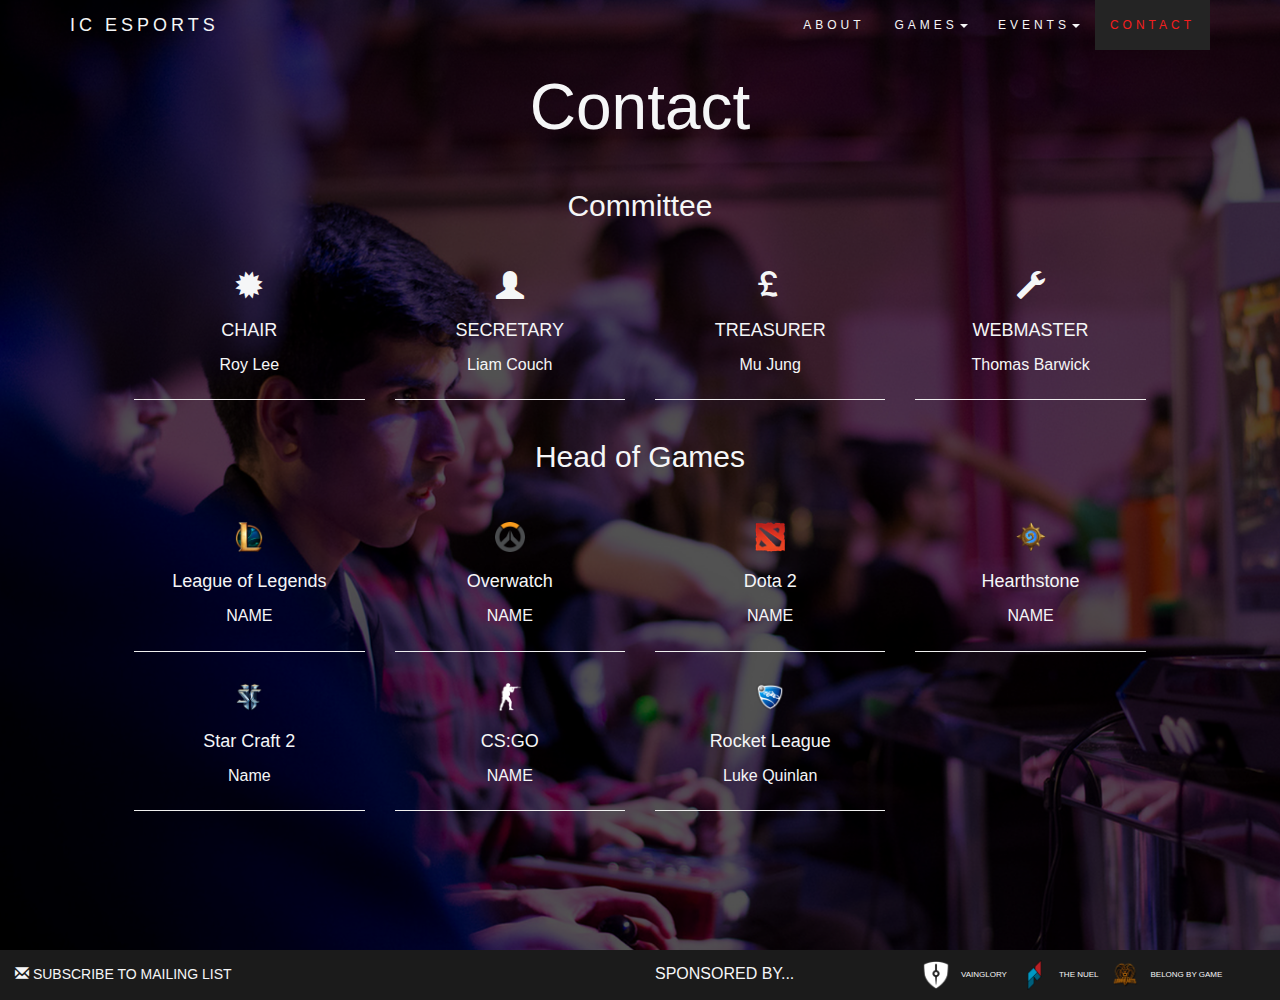
==== contact.html @ a451a680 "eSports Website version 1.0" ====
<!DOCTYPE html>
<html lang="en">
<head>
  <title>IC Esports</title>
  <meta charset="utf-8">
  <meta name="viewport" content="width=device-width, initial-scale=1">
  <link rel="stylesheet" href="https://maxcdn.bootstrapcdn.com/bootstrap/3.3.7/css/bootstrap.min.css" integrity="sha384-BVYiiSIFeK1dGmJRAkycuHAHRg32OmUcww7on3RYdg4Va+PmSTsz/K68vbdEjh4u" crossorigin="anonymous">
  <link href="https://fonts.googleapis.com/css?family=Montserrat" rel="stylesheet">
  <script src="https://ajax.googleapis.com/ajax/libs/jquery/3.2.1/jquery.min.js"></script>
  <script src="https://maxcdn.bootstrapcdn.com/bootstrap/3.3.7/js/bootstrap.min.js"></script>
  <link href="style.css" rel="stylesheet">
  <link rel="icon" href="img/img-logo.png">
</head>
<body>

<!-- Navbar -->
  <nav class="navbar navbar-default">
    <div class="container">
      <div class="navbar-header">
        <button type="button" class="navbar-toggle" data-toggle="collapse" data-target="#myNavbar">
          <span class="icon-bar"></span>
          <span class="icon-bar"></span>
          <span class="icon-bar"></span>
        </button>
        <a class="navbar-brand" href="index.html">IC ESPORTS</a>
      </div>
      <div class="collapse navbar-collapse" id="myNavbar">
        <ul class="nav navbar-nav navbar-right">
          <li><a href="#">ABOUT</a></li>
          <li class="dropdown"><a class="dropdown" data-toggle="dropdown" href="#">GAMES<span class="caret"></span></a>
            <ul class="dropdown-menu">
              <li><a href="rocketleague.html">Rocket League</a></li>
              <li><a href="#">Overwatch</a></li>
            </ul>
          <li class="dropdown"><a class="dropdown" data-toggle="dropdown" href="#">EVENTS<span class="caret"></span></a>
            <ul class="dropdown-menu">
                <li><a href="upcoming.html">Upcoming</a></li>
                <li><a href="#">Archive</a></li>
                <li><a href="twitch.html">Twitch</a></li>
            </ul>
          </li>
          <li class="active"><a href="#">CONTACT</a></li>
        </ul>
      </div>
    </div>
  </nav>

<!-- Title -->
  <div class="container-fluid background text-justify">
    <div class="container-fluid title">
      Contact
    </div>
<!-- Main -->
  <div class="container-fluid text-center">
    <div class="row content">
      <div class="col-xs-0 col-lg-1 sidenav">
      </div>
      <div class="col-md-12 col-lg-10">
    <h2>Committee</h2><br>
    <div class="row">
      <div class="col-sm-3">
        <a href="mailto:hello@icEsports.co.uk?Subject=eSports">
          <span class="glyphicon glyphicon-certificate icon"></span>
          <h4>CHAIR</h4>
          <p>Roy Lee</p>
          <hr>
        </a>
      </div>
      <div class="col-sm-3">
        <a href="mailto:hello@icEsports.co.uk?Subject=eSports">
          <span class="glyphicon glyphicon-user icon"></span>
          <h4>SECRETARY</h4>
          <p>Liam Couch</p>
          <hr>
        </a>
      </div>
      <div class="col-sm-3">
        <a href="mailto:hello@icEsports.co.uk?Subject=eSports">
          <span class="glyphicon glyphicon-gbp icon"></span>
          <h4>TREASURER</h4>
          <p>Mu Jung</p>
          <hr>
        </a>
      </div>
      <div class="col-sm-3">
        <a href="mailto:hello@icEsports.co.uk?Subject=eSports">
          <span class="glyphicon glyphicon-wrench icon"></span>
          <h4>WEBMASTER</h4>
          <p>Thomas Barwick</p>
          <hr>
        </a>
      </div>
    </div>
    <div class="row">
        <h2>Head of Games</h2><br>
        <div class="col-sm-3">
            <a href="mailto:hello@icEsports.co.uk?Subject=eSports">
              <span><img src="img/img-lol.png" class="icon"></span>
              <h4>League of Legends</h4>
              <p>NAME</p>
              <hr>
            </a>
        </div>
        <div class="col-sm-3">
            <a href="mailto:hello@icEsports.co.uk?Subject=eSports">
              <span><img src="img/img-ow.png" class="icon"></span>
              <h4>Overwatch</h4>
              <p>NAME</p>
              <hr>
            </a>
        </div>
        <div class="col-sm-3">
            <a href="mailto:hello@icEsports.co.uk?Subject=eSports">
              <span><img src="img/img-dota.png" class="icon"></span>
              <h4>Dota 2</h4>
              <p>NAME</p>
              <hr>
            </a>
        </div>
        <div class="col-sm-3">
            <a href="mailto:hello@icEsports.co.uk?Subject=eSports">
              <span><img src="img/img-hs.png" class="icon"></span>
              <h4>Hearthstone</h4>
              <p>NAME</p>
              <hr>
            </a>
        </div>
      </div>
      <div class="row">
        <div class="col-sm-3">
            <a href="mailto:hello@icEsports.co.uk?Subject=eSports">
              <span><img src="img/img-sc.png" class="icon"></span>
              <h4>Star Craft 2</h4>
              <p>Name</p>
              <hr>
            </a>
        </div>
        <div class="col-sm-3">
            <a href="mailto:hello@icEsports.co.uk?Subject=eSports">
              <span><img src="img/img-csgo.png" class="icon"></span>
              <h4>CS:GO</h4>
              <p>NAME</p>
              <hr>
            </a>
        </div>
        <div class="col-sm-3">
            <a href="mailto:hello@icEsports.co.uk?Subject=eSports">
              <span><img src="img/img-rl.png" class="icon"></span>
              <h4>Rocket League</h4>
              <p>Luke Quinlan</p>
              <hr>
            </a>
        </div>
      </div>
    </div>
    <div class="col-xs-0 col-lg-1 sidenav">
    </div>
  </div>
  </div>
</div>

<!-- Footer -->
<footer class="container-fluid text-center footer">
    <div class="row">
      <div class="col-xs-6 text-left" style="margin-top: 15px">
        <a style="font: 14px Helvetica Neue,Helvetica,Arial,sans-serif" href="#"><span class="glyphicon glyphicon-envelope"></span>  SUBSCRIBE TO MAILING LIST</a>
      </div>
      <div class="col-xs-6 col-sm-6 col-md-2 text-left" style="margin-top: 15px">
          <p style="display: inline">SPONSORED BY... </p>
      </div>
      <div class="col-xs-12 col-sm-12 col-md-4 text-center">
        <a href="https://www.vainglorygame.com/" style="font: 8px Helvetica Neue,Helvetica,Arial,sans-serif; display: inline">
          <img src="img/img-vg.png" title="Vainglory" class="icon">VAINGLORY
        </a>
        <a href="http://thenuel.com/" style="font: 8px Helvetica Neue,Helvetica,Arial,sans-serif; display: inline">
          <img src="img/img-nuel.png" title="The NUEL" class="icon">THE NUEL
        </a>
        <a href="https://www.belong.gg/arenas/london/" style="font: 8px Helvetica Neue,Helvetica,Arial,sans-serif; display: inline">
          <img src="img/img-belong.png" title="Belong by GAME" class="icon">BELONG BY GAME
        </a>
      </div>
    </div>
  </footer>

</body>
</html>
---- style.css ----
body {
    font: 16px "Helvetica Neue",Helvetica,Arial,sans-serif;
    line-height: 1.8;
    color: #f5f6f7;

    background-image: url("img/img-homebg.png");
    background-position: absolute;
    background-repeat: no-repeat;
    background-size:  cover;
    background-color: #1b1b1b;
  }
  p {font-size: 16px;}
/* Navbar */
  .navbar {
    margin-bottom: 0;
    background-color: #000000ad;
    z-index: 9999;
    border: 0;
    font-size: 12px !important;
    line-height: 1.42857143 !important;
    letter-spacing: 4px;
    border-radius: 0;
  }
  .navbar li a, .navbar .navbar-brand {
      color: #f5f6f7 !important;
  }
  .navbar-nav li a:hover, .navbar-nav li.active a {
      color: #f41e1e !important;
      background-color: #242424 !important;
  }
  .navbar-default .navbar-toggle {
      border-color: transparent;
  }
  .dropdown-menu {
      background-color: #242424 !important;
  }
  .open .dropdown {
    background-color: #242424 !important;
  }
/* Main */
  .background {
    background-color: #000000ad;
    color: #f5f6f7;
    min-height: 100vh;
    background-size: cover;
  }
  .footer {
    font: 8px "Helvetica Neue",Helvetica,Arial,sans-serif;
    background-color: #1b1b1b;
    width: 100%;
  }
  .icon {
    width: 50px;
    height: 50px;
    padding: 10px;
    vertical-align: middle;
    font-size: 28px;
  }

  .title {
    font: 64px "Helvetica Neue",Helvetica,Arial,sans-serif;
    text-align: center;
    padding-top: 10px;
    padding-bottom: 10px;
    margin-top: 10px;
    margin-bottom: 15px;
  }
  .header_icon {
    width: 90px;
    height: 90px;
    margin-left: 10px;
    vertical-align: middle;
  }

  a:link {
    color: #f5f6f7;
    text-decoration: none;
}
a:visited {
    color: #f5f6f7;
    text-decoration: none;
}
a:hover {
    color: #f41e1e;
    text-decoration: none;
}
a:active {
    color: #f41e1e;
    text-decoration: none;
}
/* side scaling */
  .row.content {height: 150px}

  .sidenav {
    padding-top: 20px;
    height: 100%;
  }
  @media screen and (max-width: 1199px) {
    .sidenav {
      height: auto;
      padding: 15px;
    }
    .sidebar {
      height: auto;
      padding: 15px;
    }
    .row.content {height: auto;}
  }
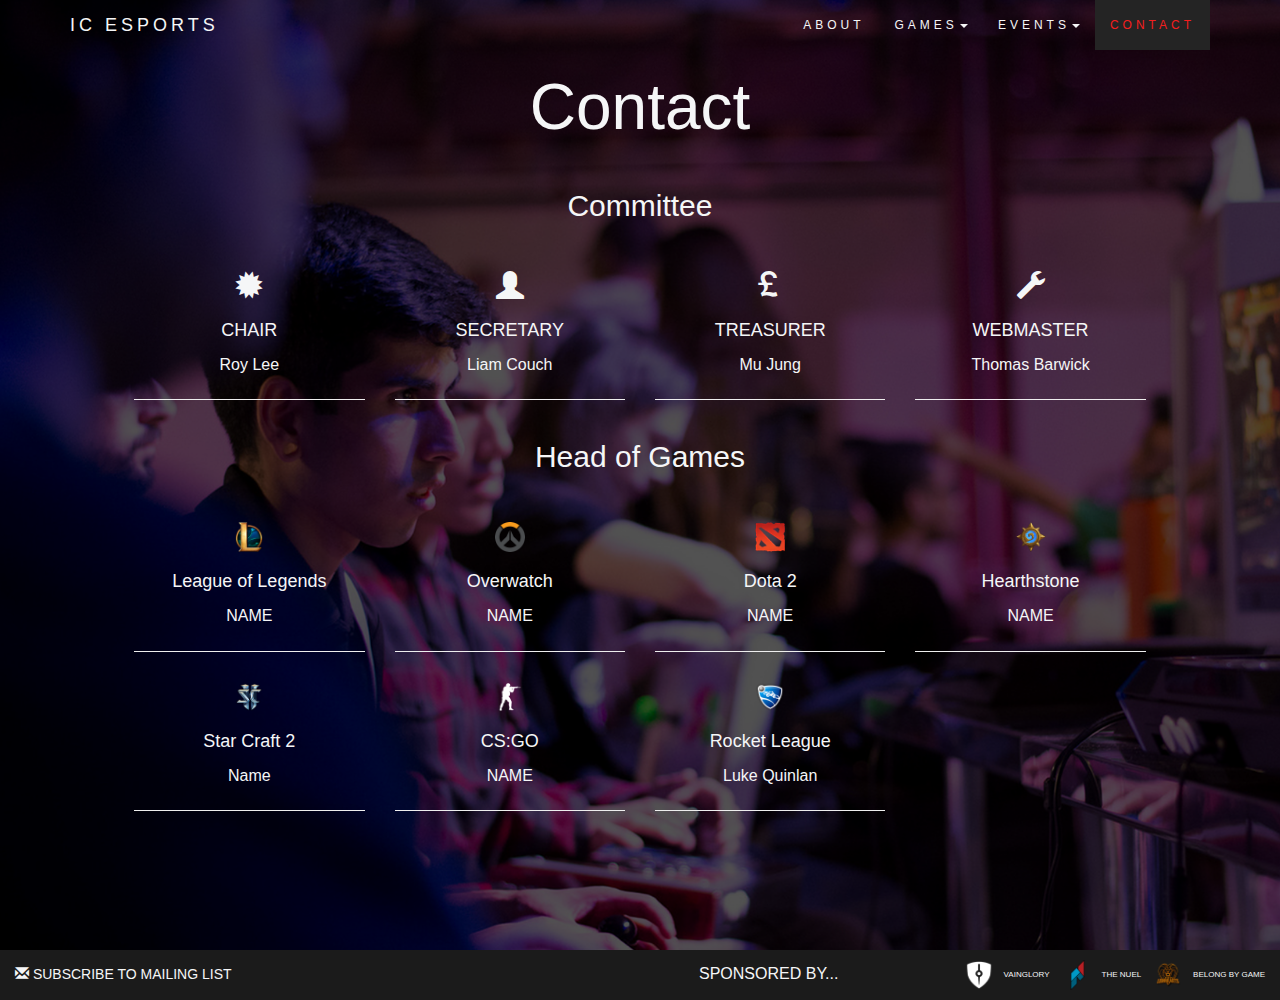
==== commit 4fcc5f6a: "Formating Tweaks. Code clean up. Minor fixes." ====
--- a/contact.html
+++ b/contact.html
@@ -1,7 +1,7 @@
 <!DOCTYPE html>
 <html lang="en">
 <head>
-  <title>IC Esports</title>
+  <title>Contact - IC eSports</title>
   <meta charset="utf-8">
   <meta name="viewport" content="width=device-width, initial-scale=1">
   <link rel="stylesheet" href="https://maxcdn.bootstrapcdn.com/bootstrap/3.3.7/css/bootstrap.min.css" integrity="sha384-BVYiiSIFeK1dGmJRAkycuHAHRg32OmUcww7on3RYdg4Va+PmSTsz/K68vbdEjh4u" crossorigin="anonymous">
@@ -51,124 +51,122 @@
       Contact
     </div>
 <!-- Main -->
-  <div class="container-fluid text-center">
-    <div class="row content">
-      <div class="col-xs-0 col-lg-1 sidenav">
-      </div>
-      <div class="col-md-12 col-lg-10">
-    <h2>Committee</h2><br>
-    <div class="row">
-      <div class="col-sm-3">
-        <a href="mailto:hello@icEsports.co.uk?Subject=eSports">
-          <span class="glyphicon glyphicon-certificate icon"></span>
-          <h4>CHAIR</h4>
-          <p>Roy Lee</p>
-          <hr>
-        </a>
-      </div>
-      <div class="col-sm-3">
-        <a href="mailto:hello@icEsports.co.uk?Subject=eSports">
-          <span class="glyphicon glyphicon-user icon"></span>
-          <h4>SECRETARY</h4>
-          <p>Liam Couch</p>
-          <hr>
-        </a>
-      </div>
-      <div class="col-sm-3">
-        <a href="mailto:hello@icEsports.co.uk?Subject=eSports">
-          <span class="glyphicon glyphicon-gbp icon"></span>
-          <h4>TREASURER</h4>
-          <p>Mu Jung</p>
-          <hr>
-        </a>
-      </div>
-      <div class="col-sm-3">
-        <a href="mailto:hello@icEsports.co.uk?Subject=eSports">
-          <span class="glyphicon glyphicon-wrench icon"></span>
-          <h4>WEBMASTER</h4>
-          <p>Thomas Barwick</p>
-          <hr>
-        </a>
+    <div class="container-fluid text-center">
+      <div class="row content">
+        <div class="col-xs-0 col-lg-1 sidenav"></div>
+        <div class="col-md-12 col-lg-10">
+          <h2>Committee</h2><br>
+          <div class="row">
+            <div class="col-sm-6 col-md-3">
+              <a href="mailto:hello@icEsports.co.uk?Subject=eSports">
+                <span class="glyphicon glyphicon-certificate icon"></span>
+                <h4>CHAIR</h4>
+                <p>Roy Lee</p>
+                <hr>
+              </a>
+            </div>
+            <div class="col-sm-6 col-md-3">
+              <a href="mailto:hello@icEsports.co.uk?Subject=eSports">
+                <span class="glyphicon glyphicon-user icon"></span>
+                <h4>SECRETARY</h4>
+                <p>Liam Couch</p>
+                <hr>
+              </a>
+            </div>
+            <div class="col-sm-6 col-md-3">
+              <a href="mailto:hello@icEsports.co.uk?Subject=eSports">
+                <span class="glyphicon glyphicon-gbp icon"></span>
+                <h4>TREASURER</h4>
+                <p>Mu Jung</p>
+                <hr>
+              </a>
+            </div>
+            <div class="col-sm-6 col-md-3">
+              <a href="mailto:hello@icEsports.co.uk?Subject=eSports">
+                <span class="glyphicon glyphicon-wrench icon"></span>
+                <h4>WEBMASTER</h4>
+                <p>Thomas Barwick</p>
+                <hr>
+              </a>
+            </div>
+          </div>
+          <div class="row">
+            <h2>Head of Games</h2><br>
+            <div class="col-sm-6 col-md-3">
+              <a href="mailto:hello@icEsports.co.uk?Subject=eSports">
+                <span><img src="img/img-lol.png" class="icon"></span>
+                <h4>League of Legends</h4>
+                <p>NAME</p>
+                <hr>
+              </a>
+            </div>
+            <div class="col-sm-6 col-md-3">
+              <a href="mailto:hello@icEsports.co.uk?Subject=eSports">
+                <span><img src="img/img-ow.png" class="icon"></span>
+                <h4>Overwatch</h4>
+                <p>NAME</p>
+                <hr>
+              </a>
+            </div>
+            <div class="col-sm-6 col-md-3">
+              <a href="mailto:hello@icEsports.co.uk?Subject=eSports">
+                <span><img src="img/img-dota.png" class="icon"></span>
+                <h4>Dota 2</h4>
+                <p>NAME</p>
+                <hr>
+              </a>
+            </div>
+            <div class="col-sm-6 col-md-3">
+              <a href="mailto:hello@icEsports.co.uk?Subject=eSports">
+                <span><img src="img/img-hs.png" class="icon"></span>
+                <h4>Hearthstone</h4>
+                <p>NAME</p>
+                <hr>
+              </a>
+            </div>
+          </div>
+          <div class="row">
+            <div class="col-sm-6 col-md-3">
+              <a href="mailto:hello@icEsports.co.uk?Subject=eSports">
+                <span><img src="img/img-sc.png" class="icon"></span>
+                <h4>Star Craft 2</h4>
+                <p>Name</p>
+                <hr>
+              </a>
+            </div>
+            <div class="col-sm-6 col-md-3">
+              <a href="mailto:hello@icEsports.co.uk?Subject=eSports">
+                <span><img src="img/img-csgo.png" class="icon"></span>
+                <h4>CS:GO</h4>
+                <p>NAME</p>
+                <hr>
+              </a>
+            </div>
+            <div class="col-sm-6 col-md-3">
+              <a href="mailto:hello@icEsports.co.uk?Subject=eSports">
+                <span><img src="img/img-rl.png" class="icon"></span>
+                <h4>Rocket League</h4>
+                <p>Luke Quinlan</p>
+                <hr>
+              </a>
+            </div>
+          </div>
+        </div>
+        <div class="col-xs-0 col-lg-1 sidenav"></div>
       </div>
     </div>
-    <div class="row">
-        <h2>Head of Games</h2><br>
-        <div class="col-sm-3">
-            <a href="mailto:hello@icEsports.co.uk?Subject=eSports">
-              <span><img src="img/img-lol.png" class="icon"></span>
-              <h4>League of Legends</h4>
-              <p>NAME</p>
-              <hr>
-            </a>
-        </div>
-        <div class="col-sm-3">
-            <a href="mailto:hello@icEsports.co.uk?Subject=eSports">
-              <span><img src="img/img-ow.png" class="icon"></span>
-              <h4>Overwatch</h4>
-              <p>NAME</p>
-              <hr>
-            </a>
-        </div>
-        <div class="col-sm-3">
-            <a href="mailto:hello@icEsports.co.uk?Subject=eSports">
-              <span><img src="img/img-dota.png" class="icon"></span>
-              <h4>Dota 2</h4>
-              <p>NAME</p>
-              <hr>
-            </a>
-        </div>
-        <div class="col-sm-3">
-            <a href="mailto:hello@icEsports.co.uk?Subject=eSports">
-              <span><img src="img/img-hs.png" class="icon"></span>
-              <h4>Hearthstone</h4>
-              <p>NAME</p>
-              <hr>
-            </a>
-        </div>
-      </div>
-      <div class="row">
-        <div class="col-sm-3">
-            <a href="mailto:hello@icEsports.co.uk?Subject=eSports">
-              <span><img src="img/img-sc.png" class="icon"></span>
-              <h4>Star Craft 2</h4>
-              <p>Name</p>
-              <hr>
-            </a>
-        </div>
-        <div class="col-sm-3">
-            <a href="mailto:hello@icEsports.co.uk?Subject=eSports">
-              <span><img src="img/img-csgo.png" class="icon"></span>
-              <h4>CS:GO</h4>
-              <p>NAME</p>
-              <hr>
-            </a>
-        </div>
-        <div class="col-sm-3">
-            <a href="mailto:hello@icEsports.co.uk?Subject=eSports">
-              <span><img src="img/img-rl.png" class="icon"></span>
-              <h4>Rocket League</h4>
-              <p>Luke Quinlan</p>
-              <hr>
-            </a>
-        </div>
-      </div>
-    </div>
-    <div class="col-xs-0 col-lg-1 sidenav">
-    </div>
   </div>
-  </div>
-</div>
 
 <!-- Footer -->
-<footer class="container-fluid text-center footer">
+  <footer class="container-fluid text-center footer">
     <div class="row">
-      <div class="col-xs-6 text-left" style="margin-top: 15px">
+      <div class="col-xs-12 col-sm-4 col-md-6 col-lg-6 text-left" style="margin-top: 15px">
         <a style="font: 14px Helvetica Neue,Helvetica,Arial,sans-serif" href="#"><span class="glyphicon glyphicon-envelope"></span>  SUBSCRIBE TO MAILING LIST</a>
       </div>
-      <div class="col-xs-6 col-sm-6 col-md-2 text-left" style="margin-top: 15px">
+      <div class="col-xs-12 col-sm-3 col-md-2 col-lg-2 text-right" style="margin-top: 15px">
           <p style="display: inline">SPONSORED BY... </p>
       </div>
-      <div class="col-xs-12 col-sm-12 col-md-4 text-center">
+      <div class="col-xs-12 col-sm-5 col-md-4 col-lg-4 text-right">
         <a href="https://www.vainglorygame.com/" style="font: 8px Helvetica Neue,Helvetica,Arial,sans-serif; display: inline">
           <img src="img/img-vg.png" title="Vainglory" class="icon">VAINGLORY
         </a>
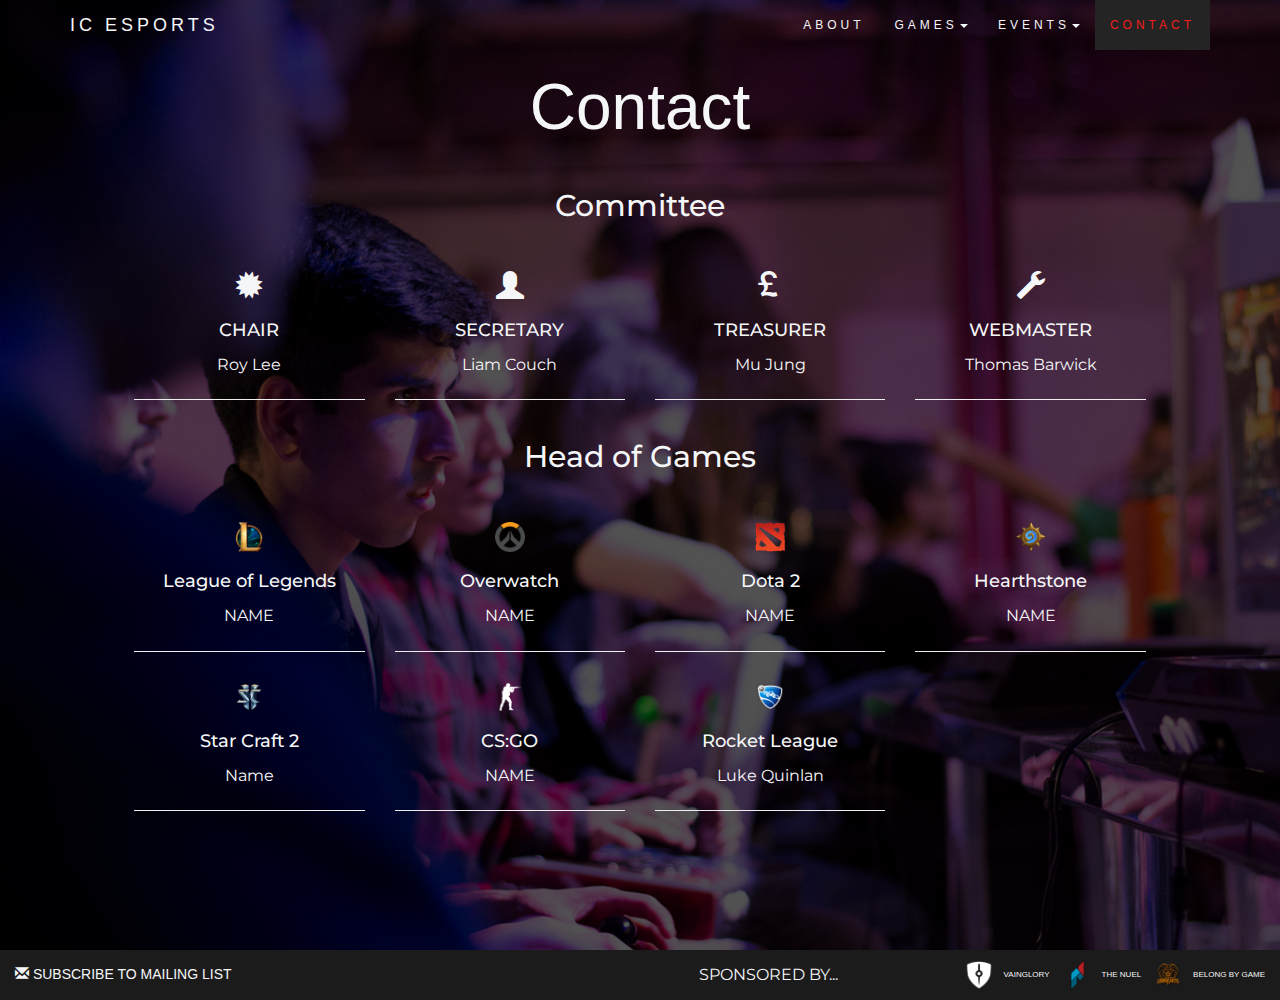
==== commit b57d92a8: "Updated Font. Added Varsity" ====
--- a/contact.html
+++ b/contact.html
@@ -14,7 +14,7 @@
 <body>
 
 <!-- Navbar -->
-  <nav class="navbar navbar-default">
+<nav class="navbar navbar-default">
     <div class="container">
       <div class="navbar-header">
         <button type="button" class="navbar-toggle" data-toggle="collapse" data-target="#myNavbar">
@@ -26,17 +26,23 @@
       </div>
       <div class="collapse navbar-collapse" id="myNavbar">
         <ul class="nav navbar-nav navbar-right">
-          <li><a href="#">ABOUT</a></li>
+          <li><a href="about.html">ABOUT</a></li>
           <li class="dropdown"><a class="dropdown" data-toggle="dropdown" href="#">GAMES<span class="caret"></span></a>
             <ul class="dropdown-menu">
-              <li><a href="rocketleague.html">Rocket League</a></li>
-              <li><a href="#">Overwatch</a></li>
+              <li><a href="games/leagueoflegends.html">League of Legends</a></li>
+              <li><a href="games/overwatch.html">Overwatch</a></li>
+              <li><a href="games/dota2.html">Dota 2</a></li>
+              <li><a href="games/hearthstone.html">Hearthstone</a></li>
+              <li><a href="games/starcraft2.html">Star Craft 2</a></li>
+              <li><a href="games/counterstrike.html">CS:GO</a></li>
+              <li><a href="games/rocketleague.html">Rocket League</a></li>
             </ul>
           <li class="dropdown"><a class="dropdown" data-toggle="dropdown" href="#">EVENTS<span class="caret"></span></a>
             <ul class="dropdown-menu">
-                <li><a href="upcoming.html">Upcoming</a></li>
-                <li><a href="#">Archive</a></li>
-                <li><a href="twitch.html">Twitch</a></li>
+                <li><a href="events/upcoming.html">Upcoming</a></li>
+                <li><a href="events/varsity.html">Varsity</a></li>
+                <li><a href="events/archive.html">Archive</a></li>
+                <li><a href="events/twitch.html">Twitch</a></li>
             </ul>
           </li>
           <li class="active"><a href="#">CONTACT</a></li>
--- a/style.css
+++ b/style.css
@@ -1,5 +1,5 @@
 body {
-    font: 16px "Helvetica Neue",Helvetica,Arial,sans-serif;
+    font: 16px 'Montserrat', sans-serif;
     line-height: 1.8;
     color: #f5f6f7;
 
@@ -16,7 +16,7 @@
     background-color: #000000ad;
     z-index: 9999;
     border: 0;
-    font-size: 12px !important;
+    font: 12px 'Montserrat semi-bold', sans-serif !important;
     line-height: 1.42857143 !important;
     letter-spacing: 4px;
     border-radius: 0;
@@ -45,7 +45,7 @@
     background-size: cover;
   }
   .footer {
-    font: 8px "Helvetica Neue",Helvetica,Arial,sans-serif;
+    font: 8px 'Montserrat', sans-serif;
     background-color: #1b1b1b;
     width: 100%;
   }
@@ -58,7 +58,7 @@
   }
 
   .title {
-    font: 64px "Helvetica Neue",Helvetica,Arial,sans-serif;
+    font: 64px 'Montserrat semi-bold', sans-serif;
     text-align: center;
     padding-top: 10px;
     padding-bottom: 10px;
@@ -72,6 +72,11 @@
     vertical-align: middle;
   }
 
+  .jumbotron {
+    font: 32px 'Montserrat semi-bold', sans-serif;
+    background-color: transparent; padding: 0px;
+  }
+/* Links */
   a:link {
     color: #f5f6f7;
     text-decoration: none;
@@ -88,7 +93,7 @@
     color: #f41e1e;
     text-decoration: none;
 }
-/* side scaling */
+/* Side scaling */
   .row.content {height: 150px}
 
   .sidenav {
